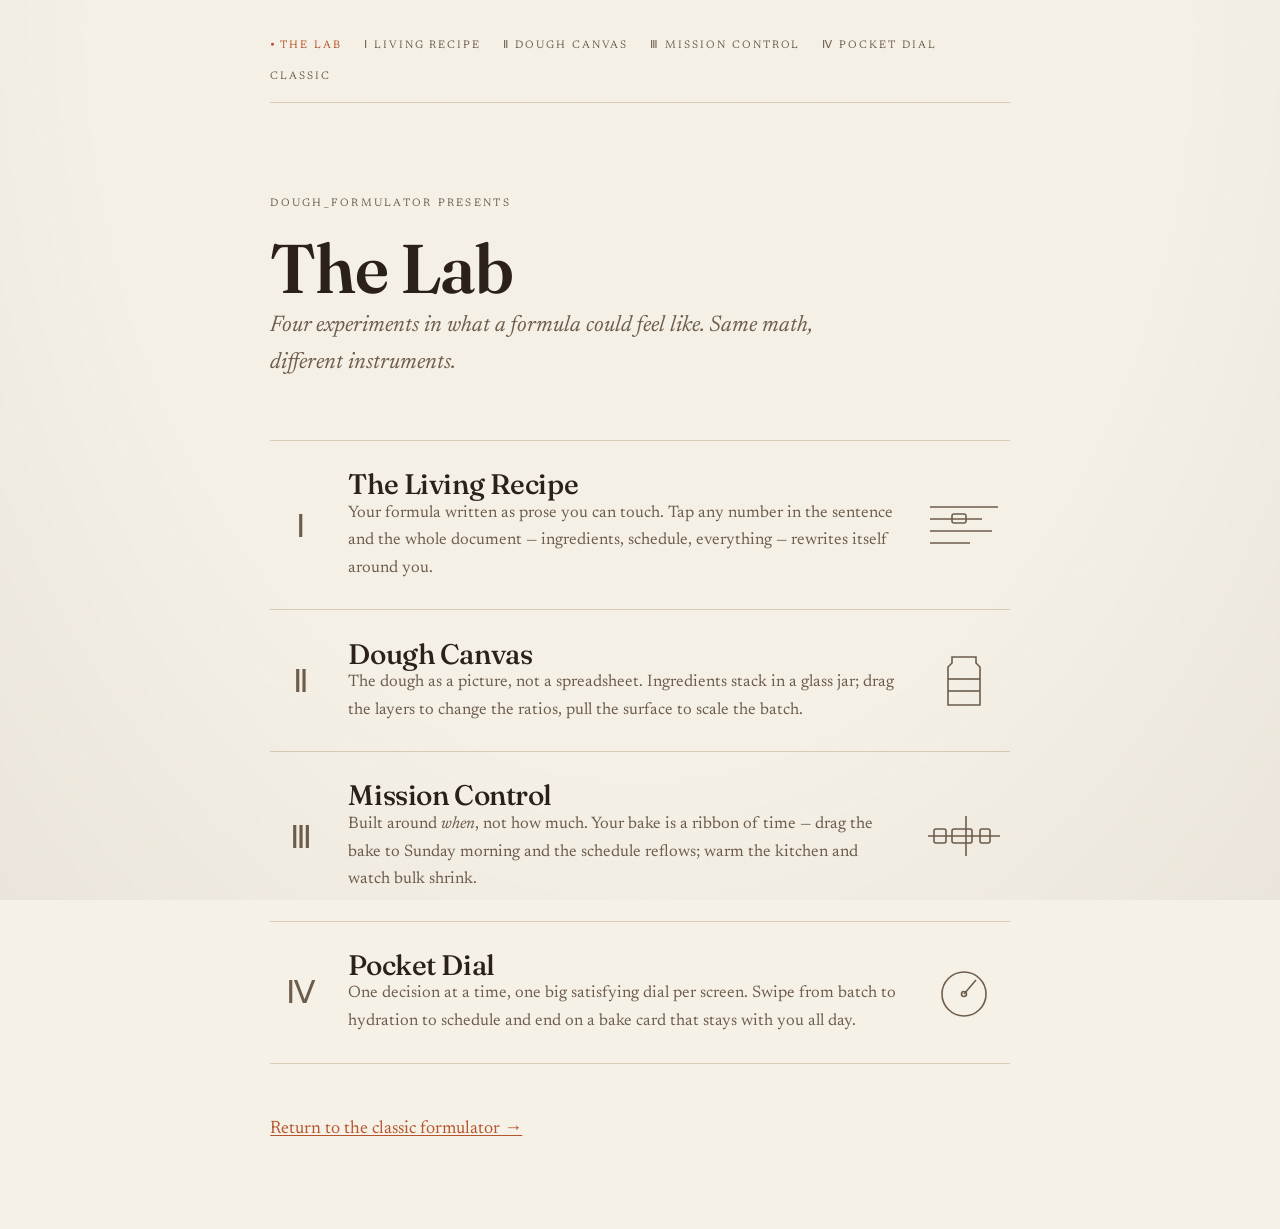
==== lab/index.html @ 8fe73ffc "Add THE LAB foundation and Concept I: The Living Recipe - lab/: warm-editorial design system (lab.cs" ====
<!DOCTYPE html>
<html lang="en">
<head>
    <meta charset="UTF-8">
    <meta name="viewport" content="width=device-width, initial-scale=1.0">
    <meta name="description" content="THE LAB — four experiments in what a sourdough formula could feel like.">
    <title>THE LAB — Dough Formulator</title>
    <link rel="icon" href="data:image/svg+xml,<svg xmlns='http://www.w3.org/2000/svg' viewBox='0 0 100 100'><text y='.9em' font-size='90'>🥖</text></svg>">
    <link rel="preconnect" href="https://fonts.googleapis.com">
    <link rel="preconnect" href="https://fonts.gstatic.com" crossorigin>
    <link href="https://fonts.googleapis.com/css2?family=Fraunces:ital,opsz,wght@0,9..144,300..700;1,9..144,300..700&family=Newsreader:ital,opsz,wght@0,6..72,400;0,6..72,500;1,6..72,400&family=IBM+Plex+Mono:wght@400;500&display=swap" rel="stylesheet">
    <link rel="stylesheet" href="lab.css">
</head>
<body>
    <div class="page">
        <nav id="lab-nav"></nav>

        <header class="hub-masthead">
            <span class="smallcaps over">dough_formulator presents</span>
            <h1>The Lab</h1>
            <p class="dek">Four experiments in what a formula could feel like. Same math, different instruments.</p>
        </header>

        <ul class="toc">
            <li>
                <a href="recipe.html">
                    <span class="roman">Ⅰ</span>
                    <span>
                        <h3>The Living Recipe</h3>
                        <p>Your formula written as prose you can touch. Tap any number in the sentence and the whole document — ingredients, schedule, everything — rewrites itself around you.</p>
                    </span>
                    <svg class="vignette" viewBox="0 0 84 64" aria-hidden="true">
                        <line x1="8" y1="14" x2="76" y2="14"/>
                        <line x1="8" y1="26" x2="60" y2="26"/>
                        <rect x="30" y="21" width="14" height="9" rx="2"/>
                        <line x1="8" y1="38" x2="70" y2="38"/>
                        <line x1="8" y1="50" x2="48" y2="50"/>
                    </svg>
                </a>
            </li>
            <li>
                <a href="canvas.html">
                    <span class="roman">Ⅱ</span>
                    <span>
                        <h3>Dough Canvas</h3>
                        <p>The dough as a picture, not a spreadsheet. Ingredients stack in a glass jar; drag the layers to change the ratios, pull the surface to scale the batch.</p>
                    </span>
                    <svg class="vignette" viewBox="0 0 84 64" aria-hidden="true">
                        <path d="M30 8 h24 v6 l4 4 v38 h-32 v-38 l4 -4 z"/>
                        <line x1="26" y1="30" x2="58" y2="30"/>
                        <line x1="26" y1="42" x2="58" y2="42"/>
                    </svg>
                </a>
            </li>
            <li>
                <a href="control.html">
                    <span class="roman">Ⅲ</span>
                    <span>
                        <h3>Mission Control</h3>
                        <p>Built around <em>when</em>, not how much. Your bake is a ribbon of time — drag the bake to Sunday morning and the schedule reflows; warm the kitchen and watch bulk shrink.</p>
                    </span>
                    <svg class="vignette" viewBox="0 0 84 64" aria-hidden="true">
                        <line x1="6" y1="32" x2="78" y2="32"/>
                        <rect x="12" y="25" width="12" height="14" rx="2"/>
                        <rect x="30" y="25" width="20" height="14" rx="2"/>
                        <rect x="58" y="25" width="10" height="14" rx="2"/>
                        <line x1="44" y1="12" x2="44" y2="52"/>
                    </svg>
                </a>
            </li>
            <li>
                <a href="dial.html">
                    <span class="roman">Ⅳ</span>
                    <span>
                        <h3>Pocket Dial</h3>
                        <p>One decision at a time, one big satisfying dial per screen. Swipe from batch to hydration to schedule and end on a bake card that stays with you all day.</p>
                    </span>
                    <svg class="vignette" viewBox="0 0 84 64" aria-hidden="true">
                        <circle cx="42" cy="34" r="22"/>
                        <line x1="42" y1="34" x2="54" y2="20"/>
                        <circle cx="42" cy="34" r="2.5"/>
                    </svg>
                </a>
            </li>
        </ul>

        <p class="hub-footer"><a id="classic-link" href="../index.html">Return to the classic formulator →</a></p>
    </div>

    <script type="module">
        import { renderSwitcher } from './lab-common.js';
        renderSwitcher(document.getElementById('lab-nav'), 'hub');
        // Carry any formula hash through every link on this page
        const carry = () => {
            for (const a of document.querySelectorAll('.toc a, #classic-link')) {
                a.href = a.getAttribute('href').split('#')[0] + location.hash;
            }
        };
        carry();
        addEventListener('hashchange', carry);
    </script>
</body>
</html>
---- lab/lab.css ----
/* THE LAB — warm editorial design system.
   Cream paper, serif display, generous whitespace. The anti-app. */

:root {
    --paper: #F6F1E7;
    --paper-deep: #EDE5D3;
    --ink: #2B2118;
    --ink-soft: #6E5D4B;
    --rule: #D8CCB6;
    --accent: #B4552D;
    --accent-soft: #E9CDBD;
    --water: #6C8CA3;
    --starter: #C9973F;
    --salt: #9A9184;
    --flour-bread: #EADDC2;
    --flour-ap: #F0E6CF;
    --flour-ww: #B78A57;
    --flour-rye: #8A6642;
    --flour-spelt: #C7A167;
    --flour-semolina: #E2C778;
    --night: #3E3629;
    --good: #7A8450;

    --font-display: 'Fraunces', 'Iowan Old Style', Georgia, serif;
    --font-text: 'Newsreader', Georgia, 'Times New Roman', serif;
    --font-mono: 'IBM Plex Mono', ui-monospace, 'SF Mono', monospace;

    --fs-caption: 0.8125rem;
    --fs-body: 1.0625rem;
    --fs-lede: 1.33rem;
    --fs-h3: 1.66rem;
    --fs-h2: 2.07rem;
    --space: 1.5rem;
}

* { margin: 0; padding: 0; box-sizing: border-box; }

html { font-size: 17px; }

body {
    font-family: var(--font-text);
    font-size: var(--fs-body);
    line-height: 1.65;
    color: var(--ink);
    background: var(--paper);
    -webkit-font-smoothing: antialiased;
}

/* Paper grain + vignette (pure CSS/SVG, no assets) */
body::before {
    content: '';
    position: fixed;
    inset: 0;
    pointer-events: none;
    z-index: 40;
    opacity: 0.035;
    mix-blend-mode: multiply;
    background-image: url("data:image/svg+xml,%3Csvg xmlns='http://www.w3.org/2000/svg' width='240' height='240'%3E%3Cfilter id='n'%3E%3CfeTurbulence type='fractalNoise' baseFrequency='0.9' numOctaves='2'/%3E%3C/filter%3E%3Crect width='240' height='240' filter='url(%23n)'/%3E%3C/svg%3E");
}

body::after {
    content: '';
    position: fixed;
    inset: 0;
    pointer-events: none;
    z-index: 39;
    background: radial-gradient(ellipse at 50% 0%, transparent 60%, rgba(43, 33, 24, 0.05));
}

/* ---------- typography ---------- */

h1, h2, h3 {
    font-family: var(--font-display);
    font-optical-sizing: auto;
    font-weight: 500;
    line-height: 1.12;
    letter-spacing: -0.015em;
}

h1 { font-size: clamp(2.6rem, 7vw, 4.05rem); font-weight: 600; }
h2 { font-size: var(--fs-h2); }
h3 { font-size: var(--fs-h3); }

.dek {
    font-style: italic;
    font-size: var(--fs-lede);
    color: var(--ink-soft);
    max-width: 34rem;
}

.smallcaps {
    font-family: var(--font-text);
    font-variant-caps: all-small-caps;
    letter-spacing: 0.14em;
    font-size: 0.95rem;
    color: var(--ink-soft);
}

.numeral {
    font-family: var(--font-mono);
    font-variant-numeric: tabular-nums;
}

.caption {
    font-style: italic;
    font-size: var(--fs-caption);
    color: var(--ink-soft);
}

hr.rule {
    border: none;
    border-top: 1px solid var(--rule);
    margin: var(--space) 0;
}

a { color: var(--accent); text-decoration-thickness: 1px; text-underline-offset: 2px; }

::selection { background: var(--accent-soft); }

/* ---------- page scaffold ---------- */

.page {
    max-width: 46rem;
    margin: 0 auto;
    padding: 1rem 1.25rem 5rem;
}

.page.wide { max-width: 72rem; }

/* ---------- concept switcher ---------- */

.lab-nav {
    display: flex;
    flex-wrap: wrap;
    gap: 0.25rem 1.3rem;
    padding: 0.8rem 0;
    margin-bottom: calc(var(--space) * 1.4);
    border-bottom: 1px solid var(--rule);
    font-variant-caps: all-small-caps;
    letter-spacing: 0.12em;
    font-size: 0.95rem;
}

.lab-nav a {
    color: var(--ink-soft);
    text-decoration: none;
    white-space: nowrap;
}

.lab-nav a:hover { color: var(--ink); }

.lab-nav a[aria-current="page"] { color: var(--accent); }

.lab-nav a[aria-current="page"]::before { content: '● '; font-size: 0.6em; vertical-align: 2px; }

/* ---------- tokens (tappable values) ---------- */

.token {
    font: inherit;
    font-family: var(--font-display);
    font-weight: 500;
    color: var(--accent);
    background: none;
    border: none;
    cursor: pointer;
    text-decoration: underline dotted 1.5px;
    text-underline-offset: 3px;
    padding: 0.1em 0.15em;
    margin: -0.1em -0.15em;
    border-radius: 3px;
    font-variant-numeric: tabular-nums;
}

.token:hover, .token[aria-expanded="true"] { background: var(--accent-soft); }

.flash { animation: lab-flash 0.7s ease-out; border-radius: 3px; }

@keyframes lab-flash {
    0% { background-color: var(--accent-soft); }
    100% { background-color: transparent; }
}

/* ---------- popover ---------- */

.popover {
    position: fixed;
    z-index: 50;
    width: min(20rem, calc(100vw - 16px));
    background: var(--paper-deep);
    border: 1px solid var(--rule);
    border-radius: 8px;
    box-shadow: 0 8px 28px rgba(43, 33, 24, 0.14);
    padding: 0.9rem 1rem 1rem;
}

.popover.sheet {
    inset: auto 0 0 0;
    width: 100%;
    border-radius: 14px 14px 0 0;
    padding-bottom: max(1rem, env(safe-area-inset-bottom));
}

.popover-label { display: block; margin-bottom: 0.15rem; }

.popover-value {
    font-family: var(--font-display);
    font-size: 2rem;
    font-weight: 500;
    font-variant-numeric: tabular-nums;
    margin-bottom: 0.3rem;
}

.popover-row { display: flex; align-items: center; gap: 0.6rem; }

.popover-row input[type="range"] { flex: 1; accent-color: var(--accent); }

.popover-row input[type="datetime-local"] {
    flex: 1;
    font-family: var(--font-mono);
    font-size: 1rem;
    color: var(--ink);
    background: var(--paper);
    border: 1px solid var(--rule);
    border-radius: 5px;
    padding: 0.4rem 0.5rem;
}

.popover-step {
    font-family: var(--font-display);
    font-size: 1.2rem;
    width: 2.2rem;
    height: 2.2rem;
    border-radius: 50%;
    border: 1px solid var(--rule);
    background: var(--paper);
    color: var(--ink);
    cursor: pointer;
}

.popover-step:hover { border-color: var(--accent); color: var(--accent); }

.popover-chips { display: flex; flex-wrap: wrap; gap: 0.5rem; margin-top: 0.4rem; }

.chip {
    font-family: var(--font-text);
    font-size: 0.95rem;
    padding: 0.35rem 0.9rem;
    border-radius: 999px;
    border: 1px solid var(--rule);
    background: var(--paper);
    color: var(--ink);
    cursor: pointer;
}

.chip.active { background: var(--accent); border-color: var(--accent); color: var(--paper); }

/* ---------- hub (table of contents) ---------- */

.hub-masthead { padding: 3rem 0 1.2rem; }

.hub-masthead .over { margin-bottom: 0.8rem; display: block; }

.toc { list-style: none; margin-top: calc(var(--space) * 1.5); }

.toc li { border-top: 1px solid var(--rule); }

.toc li:last-child { border-bottom: 1px solid var(--rule); }

.toc a {
    display: grid;
    grid-template-columns: 3.2rem 1fr auto;
    gap: 1.2rem;
    align-items: center;
    padding: 1.6rem 0.2rem;
    text-decoration: none;
    color: var(--ink);
}

.toc a:hover h3 { color: var(--accent); }

.toc .roman {
    font-family: var(--font-display);
    font-size: 1.9rem;
    color: var(--ink-soft);
    text-align: center;
}

.toc p { color: var(--ink-soft); font-size: 0.98rem; max-width: 34rem; }

.toc .vignette { width: 84px; height: 64px; flex: none; }

.toc .vignette * { stroke: var(--ink-soft); fill: none; stroke-width: 1.6; }

.hub-footer { margin-top: calc(var(--space) * 2); }

@media (max-width: 560px) {
    .toc a { grid-template-columns: 2.2rem 1fr; }
    .toc .vignette { display: none; }
}

/* ---------- Ⅰ The Living Recipe ---------- */

.doc { margin-top: 0.5rem; }

.doc section { margin-bottom: calc(var(--space) * 1.6); }

.doc .section-head { margin-bottom: 0.7rem; display: block; }

.doc .prose { font-size: var(--fs-lede); line-height: 1.75; max-width: 42rem; }

.doc .prose.secondary { font-size: var(--fs-body); }

.doc .day-head { display: block; margin: 1.1rem 0 0.3rem; }

.doc .sched-line { max-width: 42rem; padding-left: 4.6rem; text-indent: -4.6rem; margin-bottom: 0.35rem; }

.doc .sched-time {
    font-family: var(--font-mono);
    font-size: 0.85em;
    color: var(--accent);
    padding-right: 0.6rem;
    font-variant-numeric: tabular-nums;
}

.doc .footnote { font-size: var(--fs-caption); color: var(--ink-soft); font-style: italic; margin-top: 0.6rem; }

/* ---------- shared print ---------- */

@media print {
    body::before, body::after, .lab-nav, .no-print { display: none !important; }
    body { background: #fff; }
    .token { color: var(--ink); text-decoration: none; }
    .page { padding: 0; max-width: none; }
}
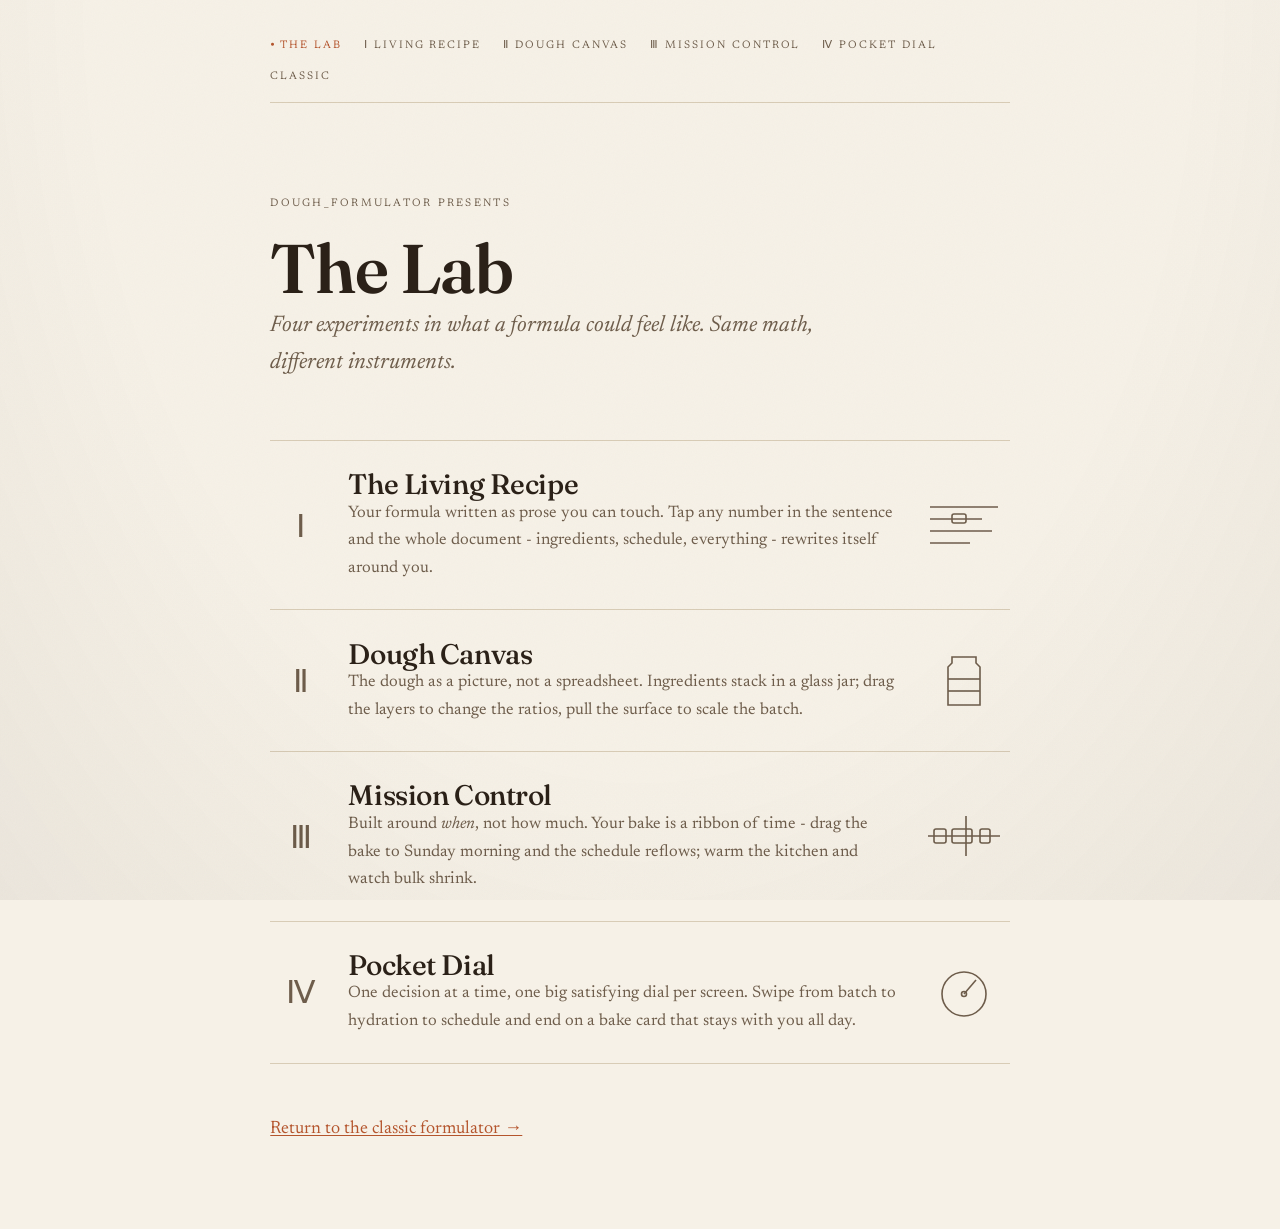
==== commit a72ae5c3: "Rebuild Dough Canvas as jar + ingredient chip cards; drop all em dashes The jar was trying to be the" ====
--- a/lab/index.html
+++ b/lab/index.html
@@ -3,8 +3,8 @@
 <head>
     <meta charset="UTF-8">
     <meta name="viewport" content="width=device-width, initial-scale=1.0">
-    <meta name="description" content="THE LAB — four experiments in what a sourdough formula could feel like.">
-    <title>THE LAB — Dough Formulator</title>
+    <meta name="description" content="THE LAB - four experiments in what a sourdough formula could feel like.">
+    <title>THE LAB - Dough Formulator</title>
     <link rel="icon" href="data:image/svg+xml,<svg xmlns='http://www.w3.org/2000/svg' viewBox='0 0 100 100'><text y='.9em' font-size='90'>🥖</text></svg>">
     <link rel="preconnect" href="https://fonts.googleapis.com">
     <link rel="preconnect" href="https://fonts.gstatic.com" crossorigin>
@@ -27,7 +27,7 @@
                     <span class="roman">Ⅰ</span>
                     <span>
                         <h3>The Living Recipe</h3>
-                        <p>Your formula written as prose you can touch. Tap any number in the sentence and the whole document — ingredients, schedule, everything — rewrites itself around you.</p>
+                        <p>Your formula written as prose you can touch. Tap any number in the sentence and the whole document - ingredients, schedule, everything - rewrites itself around you.</p>
                     </span>
                     <svg class="vignette" viewBox="0 0 84 64" aria-hidden="true">
                         <line x1="8" y1="14" x2="76" y2="14"/>
@@ -57,7 +57,7 @@
                     <span class="roman">Ⅲ</span>
                     <span>
                         <h3>Mission Control</h3>
-                        <p>Built around <em>when</em>, not how much. Your bake is a ribbon of time — drag the bake to Sunday morning and the schedule reflows; warm the kitchen and watch bulk shrink.</p>
+                        <p>Built around <em>when</em>, not how much. Your bake is a ribbon of time - drag the bake to Sunday morning and the schedule reflows; warm the kitchen and watch bulk shrink.</p>
                     </span>
                     <svg class="vignette" viewBox="0 0 84 64" aria-hidden="true">
                         <line x1="6" y1="32" x2="78" y2="32"/>
--- a/lab/lab.css
+++ b/lab/lab.css
@@ -1,4 +1,4 @@
-/* THE LAB — warm editorial design system.
+/* THE LAB - warm editorial design system.
    Cream paper, serif display, generous whitespace. The anti-app. */
 
 :root {
@@ -310,19 +310,527 @@
 
 .doc .prose.secondary { font-size: var(--fs-body); }
 
-.doc .day-head { display: block; margin: 1.1rem 0 0.3rem; }
-
-.doc .sched-line { max-width: 42rem; padding-left: 4.6rem; text-indent: -4.6rem; margin-bottom: 0.35rem; }
-
-.doc .sched-time {
+.day-head { display: block; margin: 1.1rem 0 0.3rem; }
+
+.sched-line { max-width: 42rem; padding-left: 4.6rem; text-indent: -4.6rem; margin-bottom: 0.35rem; }
+
+.sched-time {
     font-family: var(--font-mono);
     font-size: 0.85em;
     color: var(--accent);
-    padding-right: 0.6rem;
+    margin-right: 0.6rem;
     font-variant-numeric: tabular-nums;
 }
 
 .doc .footnote { font-size: var(--fs-caption); color: var(--ink-soft); font-style: italic; margin-top: 0.6rem; }
+
+/* ---------- Ⅱ Dough Canvas ---------- */
+
+.canvas-header {
+    display: flex;
+    justify-content: space-between;
+    align-items: flex-end;
+    gap: 1rem;
+    flex-wrap: wrap;
+}
+
+select {
+    font-family: var(--font-text);
+    font-size: 0.95rem;
+    color: var(--ink);
+    background: var(--paper-deep);
+    border: 1px solid var(--rule);
+    border-radius: 6px;
+    padding: 0.4rem 0.6rem;
+}
+
+.canvas-main {
+    display: grid;
+    grid-template-columns: minmax(140px, 4fr) 8fr;
+    gap: 1rem;
+    align-items: start;
+    margin-top: 0.4rem;
+}
+
+@media (min-width: 900px) {
+    .canvas-main { grid-template-columns: minmax(240px, 4fr) 6fr; gap: 2.5rem; }
+}
+
+.jar-svg {
+    width: 100%;
+    max-width: 340px;
+    height: auto;
+    touch-action: none;
+    user-select: none;
+    -webkit-user-select: none;
+    display: block;
+    margin: 0 auto;
+    position: sticky;
+    top: 0.5rem;
+}
+
+.jar-svg .jar-glass {
+    fill: none;
+    stroke: var(--ink-soft);
+    stroke-width: 2;
+    stroke-linejoin: round;
+}
+
+.jar-svg .band { cursor: pointer; }
+
+.jar-svg .band.selected { stroke: var(--accent); stroke-width: 2.5; }
+
+.jar-svg .boundary-line {
+    stroke: var(--paper);
+    stroke-width: 1.2;
+    stroke-dasharray: 5 4;
+    opacity: 0.85;
+    pointer-events: none;
+}
+
+.jar-svg .grab {
+    fill: transparent;
+    cursor: ns-resize;
+    pointer-events: all;
+    touch-action: none;
+}
+
+.jar-svg .handle-tab { cursor: ns-resize; touch-action: none; }
+
+.jar-svg .handle-tab .tab-body {
+    fill: var(--paper-deep);
+    stroke: var(--ink-soft);
+    stroke-width: 1.4;
+}
+
+.jar-svg .handle-tab:hover .tab-body,
+.jar-svg .handle-tab.active .tab-body { stroke: var(--accent); fill: var(--accent-soft); }
+
+.jar-svg .handle-tab .tab-grip { stroke: var(--ink-soft); stroke-width: 1.4; }
+
+.jar-svg .handle-tab:hover .tab-grip,
+.jar-svg .handle-tab.active .tab-grip { stroke: var(--accent); }
+
+.jar-svg .surface-handle circle {
+    fill: var(--paper);
+    stroke: var(--accent);
+    stroke-width: 2;
+}
+
+.jar-svg .surface-handle > line:first-child {
+    stroke: var(--accent);
+    stroke-width: 2;
+    stroke-dasharray: 2 3;
+    pointer-events: none;
+}
+
+.jar-svg .ruler line { stroke: var(--ink-soft); stroke-width: 1; opacity: 0.35; stroke-dasharray: 2 3; }
+
+.jar-svg .ruler line.hot { stroke: var(--accent); opacity: 0.8; stroke-dasharray: none; }
+
+.jar-svg .ruler text {
+    font-family: var(--font-mono);
+    font-size: 12px;
+    fill: var(--ink-soft);
+}
+
+.jar-svg .ruler text.hot { fill: var(--accent); font-weight: 500; }
+
+.drag-hud {
+    min-height: 2.2rem;
+    font-family: var(--font-display);
+    font-size: 1.3rem;
+    font-weight: 500;
+    font-variant-numeric: tabular-nums;
+    color: var(--accent);
+    text-align: center;
+    transition: opacity 0.2s;
+    opacity: 0;
+}
+
+.drag-hud.on { opacity: 1; }
+
+/* Ingredient chips: the living recipe card that IS the control surface */
+
+.chips { display: flex; flex-direction: column; gap: 0.55rem; min-width: 0; }
+
+.chip-card {
+    background: var(--paper-deep);
+    border: 1px solid var(--rule);
+    border-left: 8px solid var(--chip-color, var(--rule));
+    border-radius: 8px;
+    padding: 0.6rem 0.85rem;
+    transition: border-color 0.15s;
+}
+
+.chip-card.selected { border-color: var(--accent); border-left-color: var(--chip-color); box-shadow: 0 2px 10px rgba(43, 33, 24, 0.08); }
+
+.chip-head {
+    display: flex;
+    align-items: baseline;
+    gap: 0.3rem 0.6rem;
+    cursor: pointer;
+    min-height: 1.6rem;
+    flex-wrap: wrap;
+}
+
+.chip-name { font-weight: 500; margin-right: auto; }
+
+.chip-grams { font-size: 1.05rem; white-space: nowrap; }
+
+.chip-pct { white-space: nowrap; }
+
+.chip-editor { display: none; margin-top: 0.6rem; border-top: 1px dashed var(--rule); padding-top: 0.6rem; }
+
+.chip-card.selected .chip-editor { display: block; }
+
+/* In a chip, the slider gets a full-width line of its own; the steppers
+   and readout wrap underneath. Survives even very narrow phone columns. */
+.chip-editor .popover-row { margin: 0.25rem 0 0.45rem; flex-wrap: wrap; row-gap: 0.35rem; }
+
+.chip-editor input[type="range"] {
+    flex: 1 1 100%;
+    order: -1;
+    accent-color: var(--accent);
+    min-width: 0;
+    height: 1.6rem;
+}
+
+.chip-readout { min-width: 3.4rem; text-align: right; flex: 1; }
+
+.chip-row-label { display: block; font-size: 0.8rem; }
+
+.chip-note { margin-top: 0.3rem; }
+
+.chip-tools { display: flex; gap: 0.5rem; align-items: center; margin-top: 0.4rem; }
+
+.chip-tools select { flex: 1; }
+
+.danger-chip:hover { border-color: var(--error, #c62828); color: #c62828; }
+
+.danger-chip:disabled { opacity: 0.4; cursor: not-allowed; }
+
+.chip.add-flour { align-self: flex-start; }
+
+.batch-bar {
+    display: flex;
+    align-items: center;
+    gap: 0.7rem;
+    flex-wrap: wrap;
+    border-top: 1px solid var(--rule);
+    border-bottom: 1px solid var(--rule);
+    padding: 0.7rem 0.2rem;
+    margin-top: 1.2rem;
+}
+
+.batch-weight { font-size: 1.25rem; }
+
+.batch-stats { margin-left: auto; }
+
+@media (max-width: 700px) {
+    .chip-editor .popover-step { width: 2.5rem; height: 2.5rem; }
+    .batch-stats { margin-left: 0; width: 100%; }
+}
+
+/* ---------- Ⅲ Mission Control ---------- */
+
+.control-header {
+    display: flex;
+    align-items: flex-end;
+    justify-content: space-between;
+    gap: 1.5rem;
+    flex-wrap: wrap;
+    margin-bottom: 0.8rem;
+}
+
+.thermo {
+    min-width: 15rem;
+    flex: 0 1 20rem;
+}
+
+.thermo .thermo-row { display: flex; align-items: center; gap: 0.7rem; }
+
+.thermo input[type="range"] { flex: 1; accent-color: var(--accent); }
+
+.thermo .numeral { font-size: 1.15rem; white-space: nowrap; }
+
+.mode-note { margin-top: 0.15rem; display: block; }
+
+.ribbon-wrap {
+    overflow-x: auto;
+    -webkit-overflow-scrolling: touch;
+    border-top: 1px solid var(--rule);
+    border-bottom: 1px solid var(--rule);
+    padding: 0.4rem 0;
+    touch-action: pan-x;
+}
+
+.ribbon-svg { display: block; user-select: none; -webkit-user-select: none; }
+
+.ribbon-svg .shade-night { fill: var(--night); opacity: 0.09; }
+
+.ribbon-svg .day-label {
+    font-family: var(--font-text);
+    font-variant-caps: all-small-caps;
+    letter-spacing: 0.12em;
+    font-size: 13px;
+    fill: var(--ink-soft);
+}
+
+.ribbon-svg .block rect { rx: 3; }
+
+.ribbon-svg .block { cursor: grab; }
+
+.ribbon-svg .block.draggable-target { cursor: ew-resize; }
+
+.ribbon-svg .block-label {
+    font-family: var(--font-text);
+    font-size: 13.5px;
+    fill: var(--ink);
+}
+
+.ribbon-svg .block-time {
+    font-family: var(--font-mono);
+    font-size: 11px;
+    fill: var(--ink-soft);
+}
+
+.ribbon-svg .block-badge {
+    font-family: var(--font-mono);
+    font-size: 10.5px;
+    fill: var(--ink-soft);
+}
+
+.ribbon-svg .zigzag { stroke: var(--ink-soft); stroke-width: 1; fill: none; opacity: 0.7; }
+
+.ribbon-svg .now-line { stroke: var(--accent); stroke-width: 2; }
+
+.ribbon-svg .now-flag {
+    font-family: var(--font-mono);
+    font-size: 11px;
+    fill: var(--accent);
+    font-weight: 500;
+}
+
+.ribbon-svg .bg { fill: transparent; cursor: grab; }
+
+/* Blocks and grips drag on touch; the background keeps native pan-x scroll */
+.ribbon-svg .block, .ribbon-svg .retard-grip { touch-action: none; }
+
+.ribbon-svg .retard-grip { cursor: ew-resize; }
+
+.ribbon-svg .retard-grip line { stroke: var(--water); stroke-width: 3; }
+
+.ribbon-svg .retard-grip circle {
+    fill: var(--paper);
+    stroke: var(--water);
+    stroke-width: 2.5;
+}
+
+.ribbon-svg .grip-dot { fill: var(--paper); opacity: 0.9; }
+
+.control-layout {
+    display: grid;
+    grid-template-columns: minmax(16rem, 22rem) 1fr;
+    gap: 2rem;
+    margin-top: 1.4rem;
+    align-items: start;
+}
+
+@media (max-width: 760px) {
+    .control-layout { grid-template-columns: 1fr; }
+}
+
+.drawer {
+    background: var(--paper-deep);
+    border: 1px solid var(--rule);
+    border-radius: 10px;
+    padding: 1.1rem 1.2rem;
+}
+
+.drawer h3 { margin-bottom: 0.5rem; }
+
+.drawer .formula-row {
+    display: flex;
+    justify-content: space-between;
+    align-items: baseline;
+    padding: 0.4rem 0;
+    border-bottom: 1px dashed var(--rule);
+    gap: 1rem;
+}
+
+.drawer .formula-row:last-of-type { border-bottom: none; }
+
+.drawer .formula-row .caption { flex: 1; }
+
+.drawer .fed-row { display: flex; gap: 0.5rem; align-items: center; margin-top: 0.7rem; }
+
+.drawer .fed-row input { accent-color: var(--accent); }
+
+.step-list { margin-top: 0.2rem; }
+
+.step-list .sched-line { padding-left: 4.2rem; text-indent: -4.2rem; margin-bottom: 0.3rem; font-size: 0.95rem; }
+
+/* ---------- Ⅳ Pocket Dial ---------- */
+
+.dial-app {
+    height: 100dvh;
+    display: flex;
+    flex-direction: column;
+    overflow: hidden;
+}
+
+.dial-app .lab-nav { margin-bottom: 0; flex: none; }
+
+.screens {
+    flex: 1;
+    display: flex;
+    overflow-x: auto;
+    scroll-snap-type: x mandatory;
+    scrollbar-width: none;
+    -webkit-overflow-scrolling: touch;
+}
+
+.screens::-webkit-scrollbar { display: none; }
+
+.screen {
+    flex: 0 0 100%;
+    scroll-snap-align: center;
+    scroll-snap-stop: always;
+    display: flex;
+    flex-direction: column;
+    align-items: center;
+    justify-content: center;
+    padding: 1rem 1.5rem 2rem;
+    gap: 0.4rem;
+    min-height: 0;
+    overflow-y: auto;
+}
+
+.screen .ask {
+    font-family: var(--font-display);
+    font-size: 1.5rem;
+    text-align: center;
+}
+
+.screen .wisdom {
+    font-style: italic;
+    color: var(--ink-soft);
+    text-align: center;
+    max-width: 22rem;
+    min-height: 3em;
+    transition: opacity 0.25s;
+}
+
+.dial-svg {
+    width: min(74vw, 320px);
+    height: auto;
+    touch-action: none;
+    user-select: none;
+    -webkit-user-select: none;
+}
+
+.dial-svg .track { stroke: var(--rule); stroke-width: 10; fill: none; stroke-linecap: round; }
+
+.dial-svg .fill { stroke: var(--accent); stroke-width: 10; fill: none; stroke-linecap: round; }
+
+.dial-svg .tick { stroke: var(--rule); stroke-width: 1.5; }
+
+.dial-svg .tick.major { stroke: var(--ink-soft); }
+
+.dial-svg .tick-label { font-family: var(--font-mono); font-size: 11px; fill: var(--ink-soft); }
+
+.dial-svg .knob { fill: var(--paper); stroke: var(--accent); stroke-width: 3; }
+
+.dial-svg .value {
+    font-family: var(--font-display);
+    font-weight: 550;
+    font-size: 64px;
+    fill: var(--ink);
+    font-variant-numeric: tabular-nums;
+}
+
+.dial-svg .unit { font-family: var(--font-text); font-size: 17px; fill: var(--ink-soft); }
+
+.screen .secondary {
+    display: flex;
+    align-items: center;
+    gap: 0.6rem;
+    flex-wrap: wrap;
+    justify-content: center;
+    margin-top: 0.3rem;
+}
+
+.dial-footer {
+    flex: none;
+    display: flex;
+    align-items: center;
+    justify-content: space-between;
+    padding: 0.7rem 1.2rem calc(0.7rem + env(safe-area-inset-bottom));
+    border-top: 1px solid var(--rule);
+}
+
+.dots { display: flex; gap: 0.55rem; }
+
+.dots span {
+    width: 8px;
+    height: 8px;
+    border-radius: 50%;
+    background: var(--rule);
+    transition: var(--transition, all 0.2s);
+}
+
+.dots span.active { background: var(--accent); }
+
+.dial-footer button {
+    font-family: var(--font-display);
+    font-size: 1.1rem;
+    background: none;
+    border: 1px solid var(--rule);
+    border-radius: 50%;
+    width: 2.6rem;
+    height: 2.6rem;
+    color: var(--ink);
+    cursor: pointer;
+}
+
+.dial-footer button:hover { border-color: var(--accent); color: var(--accent); }
+
+.bake-card {
+    background: var(--paper-deep);
+    border: 1px solid var(--rule);
+    border-radius: 12px;
+    padding: 1.4rem 1.5rem;
+    max-width: 24rem;
+    width: 100%;
+}
+
+.bake-card h3 { margin-bottom: 0.6rem; }
+
+.bake-card .ing-row {
+    display: flex;
+    justify-content: space-between;
+    padding: 0.25rem 0;
+    border-bottom: 1px dashed var(--rule);
+}
+
+.bake-card .ing-row:last-of-type { border-bottom: 2px solid var(--ink); font-weight: 500; }
+
+.bake-card .next {
+    margin-top: 1rem;
+    padding-top: 0.8rem;
+    border-top: 1px solid var(--rule);
+}
+
+.bake-card .next .sched-line { padding-left: 0; text-indent: 0; }
+
+.bake-card .after { font-size: 0.9rem; color: var(--ink-soft); }
+
+.bake-card .foot { margin-top: 0.8rem; }
+
+.wake-row { display: flex; gap: 0.5rem; align-items: center; margin-top: 0.8rem; }
+
+.wake-row input { accent-color: var(--accent); }
 
 /* ---------- shared print ---------- */
 
